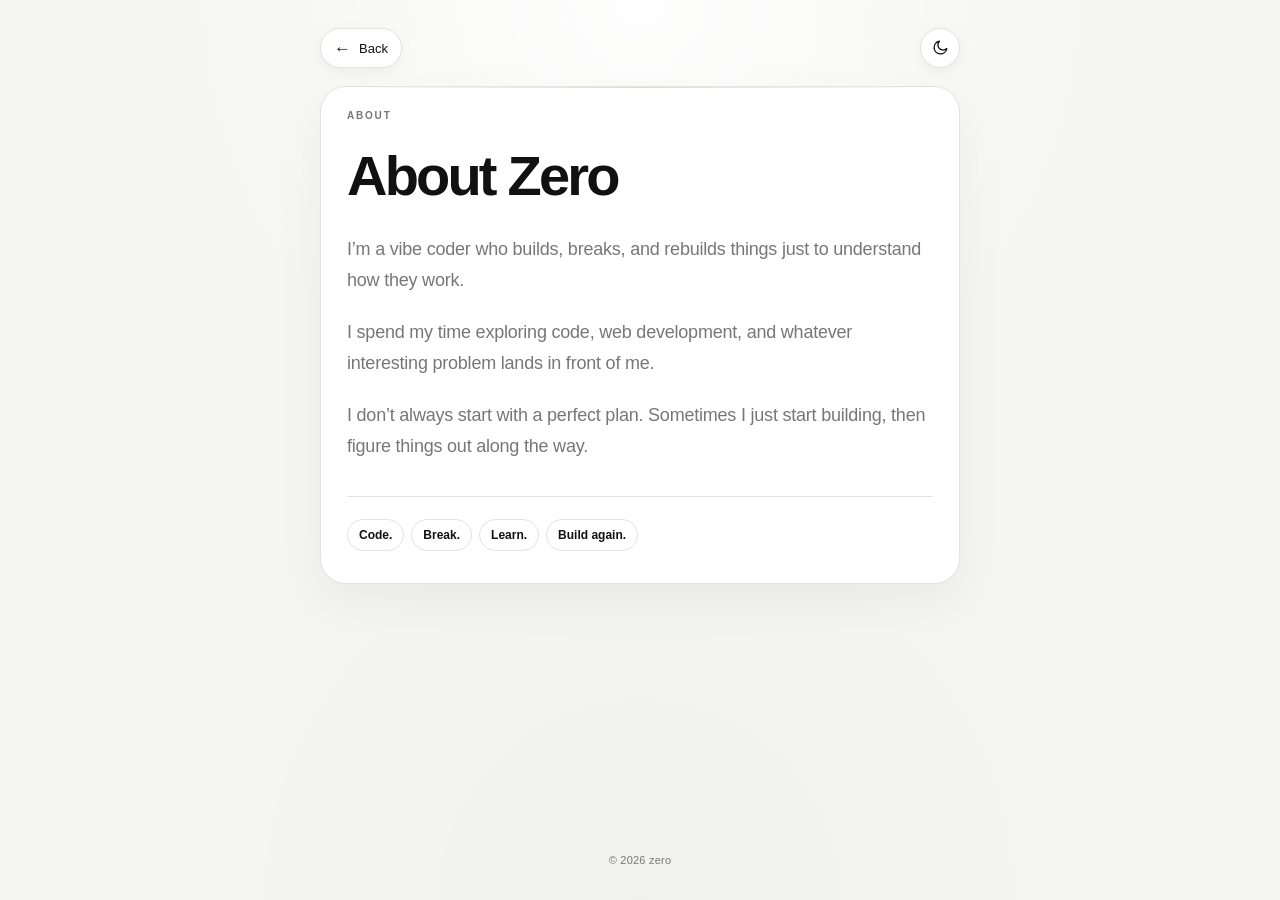
==== about.html @ 1f8ca745 "Update website" ====
<!DOCTYPE html>
<html lang="en">

<head>

    <meta charset="UTF-8">

    <meta
        name="viewport"
        content="width=device-width, initial-scale=1.0"
    >

    <title>zero — About</title>

    <link
        rel="icon"
        href="assets/profile.jpg"
        type="image/jpeg"
    >

    <meta
        name="theme-color"
        content="#f5f5f3"
        id="themeColorMeta"
    >

    <meta
        name="description"
        content="About Zero — a vibe coder exploring code, web development, and interesting problems."
    >

    <script>
        (() => {
            try {
                const savedTheme =
                    localStorage.getItem("zero-theme");

                if (
                    savedTheme === "dark" ||
                    savedTheme === "light"
                ) {
                    document.documentElement.setAttribute(
                        "data-theme",
                        savedTheme
                    );

                    return;
                }

                if (
                    window.matchMedia &&
                    window.matchMedia(
                        "(prefers-color-scheme: dark)"
                    ).matches
                ) {
                    document.documentElement.setAttribute(
                        "data-theme",
                        "dark"
                    );
                }

            } catch (error) {
                // Ignore storage access errors.
            }
        })();
    </script>

    <link
        rel="stylesheet"
        href="about.css"
    >

</head>


<body>

    <main class="about-page">


        <!-- HEADER -->

        <header class="about-header">

            <a
                href="platforms.html"
                class="back-link page-link"
                aria-label="Back to links"
            >

                <span
                    class="back-icon"
                    aria-hidden="true"
                >
                    ←
                </span>

                <span>
                    Back
                </span>

            </a>


            <button
                type="button"
                class="theme-toggle"
                id="themeToggle"
                aria-label="Switch to dark mode"
                aria-pressed="false"
                title="Switch to dark mode"
            >

                <span
                    class="theme-toggle-icon"
                    aria-hidden="true"
                >

                    <svg
                        class="theme-icon theme-icon-moon"
                        viewBox="0 0 24 24"
                        fill="none"
                        stroke="currentColor"
                        stroke-width="1.8"
                        stroke-linecap="round"
                        stroke-linejoin="round"
                    >

                        <path
                            d="M21 12.8A8.5 8.5 0 1 1 11.2 3A6.7 6.7 0 0 0 21 12.8Z"
                        ></path>

                    </svg>


                    <svg
                        class="theme-icon theme-icon-sun"
                        viewBox="0 0 24 24"
                        fill="none"
                        stroke="currentColor"
                        stroke-width="1.8"
                        stroke-linecap="round"
                    >

                        <circle
                            cx="12"
                            cy="12"
                            r="4"
                        ></circle>

                        <path d="M12 2v2"></path>
                        <path d="M12 20v2"></path>

                        <path
                            d="m4.93 4.93 1.41 1.41"
                        ></path>

                        <path
                            d="m17.66 17.66 1.41 1.41"
                        ></path>

                        <path d="M2 12h2"></path>
                        <path d="M20 12h2"></path>

                        <path
                            d="m6.34 17.66-1.41 1.41"
                        ></path>

                        <path
                            d="m19.07 4.93-1.41 1.41"
                        ></path>

                    </svg>

                </span>

            </button>

        </header>



        <!-- ABOUT -->

        <section class="about-card">

            <div class="about-label">
                ABOUT
            </div>


            <div class="about-content">

                <h1>
                    About Zero
                </h1>


                <div class="about-copy">

                    <p>
                        I’m a vibe coder who builds, breaks,
                        and rebuilds things just to understand
                        how they work.
                    </p>


                    <p>
                        I spend my time exploring code,
                        web development, and whatever
                        interesting problem lands in front of me.
                    </p>


                    <p>
                        I don’t always start with a perfect plan.
                        Sometimes I just start building, then
                        figure things out along the way.
                    </p>

                </div>


                <div class="about-signature">

                    <span>
                        Code.
                    </span>

                    <span>
                        Break.
                    </span>

                    <span>
                        Learn.
                    </span>

                    <span>
                        Build again.
                    </span>

                </div>

            </div>

        </section>



        <!-- FOOTER -->

        <footer class="about-footer">
            © 2026 zero
        </footer>

    </main>



    <script>

        (() => {

            const root =
                document.documentElement;

            const themeToggle =
                document.getElementById(
                    "themeToggle"
                );

            const themeColorMeta =
                document.getElementById(
                    "themeColorMeta"
                );


            function getTheme() {

                return (
                    root.getAttribute(
                        "data-theme"
                    ) || "light"
                );

            }


            function updateThemeUI(theme) {

                const isDark =
                    theme === "dark";


                if (themeToggle) {

                    themeToggle.setAttribute(
                        "aria-pressed",
                        String(isDark)
                    );

                    themeToggle.setAttribute(
                        "aria-label",
                        isDark
                            ? "Switch to light mode"
                            : "Switch to dark mode"
                    );

                    themeToggle.setAttribute(
                        "title",
                        isDark
                            ? "Switch to light mode"
                            : "Switch to dark mode"
                    );

                }


                if (themeColorMeta) {

                    themeColorMeta.setAttribute(
                        "content",
                        isDark
                            ? "#0d0d0d"
                            : "#f5f5f3"
                    );

                }

            }


            function applyTheme(
                theme,
                save = true
            ) {

                root.setAttribute(
                    "data-theme",
                    theme
                );


                if (save) {

                    try {

                        localStorage.setItem(
                            "zero-theme",
                            theme
                        );

                    } catch (error) {

                        // Ignore storage access errors.

                    }

                }


                updateThemeUI(
                    theme
                );

            }


            updateThemeUI(
                getTheme()
            );


            if (themeToggle) {

                themeToggle.addEventListener(
                    "click",
                    () => {

                        const currentTheme =
                            getTheme();

                        const nextTheme =
                            currentTheme === "dark"
                                ? "light"
                                : "dark";

                        applyTheme(
                            nextTheme
                        );

                    }
                );

            }


            document
                .querySelectorAll(
                    ".page-link"
                )
                .forEach(
                    link => {

                        link.addEventListener(
                            "click",
                            event => {

                                if (
                                    event.button !== 0 ||
                                    event.metaKey ||
                                    event.ctrlKey ||
                                    event.shiftKey ||
                                    event.altKey
                                ) {
                                    return;
                                }


                                const destination =
                                    link.href;


                                if (!destination) {
                                    return;
                                }


                                event.preventDefault();


                                document.body.classList.add(
                                    "page-exit"
                                );


                                setTimeout(
                                    () => {

                                        window.location.href =
                                            destination;

                                    },
                                    180
                                );

                            }
                        );

                    }
                );

        })();

    </script>

</body>

</html>
---- about.css ----
* {
    margin: 0;
    padding: 0;
    box-sizing: border-box;
}


:root {
    --background: #f5f5f3;
    --card: #ffffff;
    --text: #111111;
    --muted: #777777;
    --border: #e3e3df;
    --border-strong: #d2d2cd;
    --shadow: rgba(0, 0, 0, 0.05);

    --ease:
        cubic-bezier(
            0.22,
            1,
            0.36,
            1
        );
}


html {
    min-height: 100%;

    color-scheme: light;

    scroll-behavior: smooth;
}


html[data-theme="dark"] {
    --background: #0d0d0d;
    --card: #151515;
    --text: #f5f5f5;
    --muted: #999999;
    --border: #292929;
    --border-strong: #3a3a3a;
    --shadow: rgba(0, 0, 0, 0.28);

    color-scheme: dark;
}


body {
    min-height: 100vh;

    background:
        radial-gradient(
            circle at 50% 0%,
            rgba(255, 255, 255, 0.9),
            transparent 42%
        ),
        radial-gradient(
            circle at 50% 100%,
            rgba(0, 0, 0, 0.018),
            transparent 38%
        ),
        var(--background);

    color: var(--text);

    font-family:
        Inter,
        -apple-system,
        BlinkMacSystemFont,
        "Segoe UI",
        Roboto,
        Helvetica,
        Arial,
        sans-serif;

    -webkit-font-smoothing: antialiased;

    text-rendering: optimizeLegibility;

    transition:
        background 0.28s ease,
        color 0.28s ease,
        opacity 0.18s ease;
}


html[data-theme="dark"] body {
    background:
        radial-gradient(
            circle at 50% 0%,
            rgba(255, 255, 255, 0.045),
            transparent 42%
        ),
        radial-gradient(
            circle at 50% 100%,
            rgba(0, 0, 0, 0.18),
            transparent 38%
        ),
        var(--background);
}


/* PAGE */

.about-page {
    width: 100%;
    max-width: 680px;

    min-height: 100vh;

    margin: 0 auto;

    padding:
        28px 20px
        34px;

    display: flex;
    flex-direction: column;

    animation:
        page-enter
        0.65s
        var(--ease)
        both;
}


/* HEADER */

.about-header {
    display: flex;
    align-items: center;
    justify-content: space-between;

    margin-bottom: 18px;
}


.back-link {
    min-height: 40px;

    padding:
        0 13px;

    display: inline-flex;
    align-items: center;

    gap: 8px;

    border: 1px solid var(--border);

    border-radius: 999px;

    background: var(--card);

    color: var(--text);

    text-decoration: none;

    font-size: 13px;
    font-weight: 500;

    box-shadow:
        0 4px 14px var(--shadow);

    transition:
        transform 0.3s var(--ease),
        background 0.25s ease,
        border-color 0.25s ease,
        box-shadow 0.3s ease;
}


.back-link:hover {
    transform:
        translateX(-2px);

    border-color:
        var(--border-strong);

    box-shadow:
        0 7px 18px var(--shadow);
}


.back-link:active {
    transform:
        translateX(0)
        scale(0.97);
}


.back-icon {
    font-size: 17px;
    line-height: 1;
}


.back-link:focus-visible,
.theme-toggle:focus-visible {
    outline:
        2px solid var(--text);

    outline-offset: 3px;
}


/* THEME TOGGLE */

.theme-toggle {
    width: 40px;
    height: 40px;

    padding: 0;

    border: 1px solid var(--border);

    border-radius: 50%;

    background: var(--card);

    color: var(--text);

    display: inline-flex;
    align-items: center;
    justify-content: center;

    cursor: pointer;

    box-shadow:
        0 4px 14px var(--shadow);

    -webkit-tap-highlight-color:
        transparent;

    transition:
        transform 0.3s var(--ease),
        background 0.25s ease,
        color 0.25s ease,
        border-color 0.25s ease,
        box-shadow 0.3s ease;
}


.theme-toggle:hover {
    transform:
        translateY(-1px)
        rotate(-3deg);

    background:
        var(--text);

    color:
        var(--background);

    border-color:
        var(--text);

    box-shadow:
        0 8px 20px var(--shadow);
}


.theme-toggle:active {
    transform:
        scale(0.94);
}


.theme-toggle-icon {
    position: relative;

    width: 18px;
    height: 18px;

    display: block;
}


.theme-icon {
    position: absolute;

    inset: 0;

    width: 18px;
    height: 18px;

    transition:
        opacity 0.24s ease,
        transform 0.32s var(--ease);
}


.theme-icon-moon {
    opacity: 1;

    transform:
        rotate(0deg)
        scale(1);
}


.theme-icon-sun {
    opacity: 0;

    transform:
        rotate(-45deg)
        scale(0.7);
}


html[data-theme="dark"]
.theme-icon-moon {
    opacity: 0;

    transform:
        rotate(45deg)
        scale(0.7);
}


html[data-theme="dark"]
.theme-icon-sun {
    opacity: 1;

    transform:
        rotate(0deg)
        scale(1);
}


html[data-theme="dark"]
.theme-toggle:hover {
    background:
        #f5f5f5;

    color:
        #111111;

    border-color:
        #f5f5f5;
}


/* ABOUT CARD */

.about-card {
    position: relative;

    overflow: hidden;

    background:
        var(--card);

    border:
        1px solid var(--border);

    border-radius:
        26px;

    box-shadow:
        0 18px 50px var(--shadow);

    transition:
        background 0.28s ease,
        border-color 0.28s ease,
        box-shadow 0.28s ease;

    animation:
        card-enter
        0.62s
        var(--ease)
        0.06s
        both;
}


.about-card::before {
    content: "";

    position: absolute;

    top: 0;
    left: 0;
    right: 0;

    height: 1px;

    background:
        linear-gradient(
            90deg,
            transparent,
            var(--border-strong),
            transparent
        );

    opacity: 0.8;
}


/* LABEL */

.about-label {
    padding:
        24px 26px
        0;

    color:
        var(--muted);

    font-size: 10px;

    font-weight: 700;

    letter-spacing:
        0.18em;

    line-height: 1;
}


/* CONTENT */

.about-content {
    padding:
        28px 26px
        32px;
}


.about-content h1 {
    margin-bottom:
        30px;

    color:
        var(--text);

    font-size:
        clamp(
            36px,
            7vw,
            56px
        );

    line-height:
        0.98;

    letter-spacing:
        -0.05em;

    font-weight:
        600;
}


.about-copy {
    max-width:
        590px;
}


.about-copy p {
    margin-bottom:
        21px;

    color:
        var(--muted);

    font-size:
        clamp(
            16px,
            2.4vw,
            18px
        );

    line-height:
        1.72;

    letter-spacing:
        -0.012em;
}


.about-copy p:last-child {
    margin-bottom:
        0;
}


/* SIGNATURE */

.about-signature {
    margin-top:
        34px;

    padding-top:
        22px;

    border-top:
        1px solid var(--border);

    display:
        flex;

    flex-wrap:
        wrap;

    gap:
        7px;
}


.about-signature span {
    min-height:
        32px;

    padding:
        0 11px;

    display:
        inline-flex;

    align-items:
        center;

    border:
        1px solid var(--border);

    border-radius:
        999px;

    color:
        var(--text);

    font-size:
        12px;

    font-weight:
        600;

    transition:
        background 0.25s ease,
        border-color 0.25s ease,
        transform 0.25s var(--ease);
}


.about-signature span:hover {
    border-color:
        var(--border-strong);

    transform:
        translateY(-1px);
}


/* FOOTER */

.about-footer {
    margin-top:
        auto;

    padding-top:
        28px;

    color:
        var(--muted);

    text-align:
        center;

    font-size:
        11px;

    letter-spacing:
        0.02em;

    animation:
        footer-enter
        0.6s
        ease-out
        0.18s
        both;
}


/* PAGE EXIT */

body.page-exit {
    opacity:
        0;
}


/* ANIMATIONS */

@keyframes page-enter {

    from {
        opacity: 0;

        transform:
            translateY(5px);
    }

    to {
        opacity: 1;

        transform:
            translateY(0);
    }
}


@keyframes card-enter {

    from {
        opacity: 0;

        transform:
            translateY(12px)
            scale(0.995);
    }

    to {
        opacity: 1;

        transform:
            translateY(0)
            scale(1);
    }
}


@keyframes footer-enter {

    from {
        opacity: 0;

        transform:
            translateY(3px);
    }

    to {
        opacity: 1;

        transform:
            translateY(0);
    }
}


/* MOBILE */

@media (max-width: 520px) {

    .about-page {
        padding:
            18px 13px
            24px;
    }


    .about-header {
        margin-bottom:
            14px;
    }


    .about-card {
        border-radius:
            22px;
    }


    .about-label {
        padding:
            21px 20px
            0;
    }


    .about-content {
        padding:
            25px 20px
            27px;
    }


    .about-content h1 {
        margin-bottom:
            25px;

        font-size:
            clamp(
                34px,
                11vw,
                46px
            );
    }


    .about-copy p {
        font-size:
            16px;

        line-height:
            1.68;
    }


    .about-signature {
        margin-top:
            29px;

        padding-top:
            20px;
    }

}


/* SMALL PHONES */

@media (max-width: 360px) {

    .about-page {
        padding:
            15px 11px
            22px;
    }


    .about-content {
        padding:
            23px 18px
            24px;
    }


    .about-label {
        padding:
            19px 18px
            0;
    }


    .about-content h1 {
        font-size:
            32px;
    }


    .about-copy p {
        font-size:
            15px;
    }

}


/* TOUCH */

@media (hover: none) and (pointer: coarse) {

    .back-link:hover {
        transform: none;

        border-color:
            var(--border);

        box-shadow:
            0 4px 14px var(--shadow);
    }


    .theme-toggle:hover {
        transform: none;

        background:
            var(--card);

        color:
            var(--text);

        border-color:
            var(--border);

        box-shadow:
            0 4px 14px var(--shadow);
    }


    html[data-theme="dark"]
    .theme-toggle:hover {
        background:
            #151515;

        color:
            #f5f5f5;

        border-color:
            #292929;
    }


    .about-signature span:hover {
        transform: none;

        border-color:
            var(--border);
    }

}


/* REDUCED MOTION */

@media (prefers-reduced-motion: reduce) {

    *,
    *::before,
    *::after {
        animation-duration:
            0.01ms !important;

        animation-iteration-count:
            1 !important;

        transition-duration:
            0.01ms !important;

        scroll-behavior:
            auto !important;
    }

}
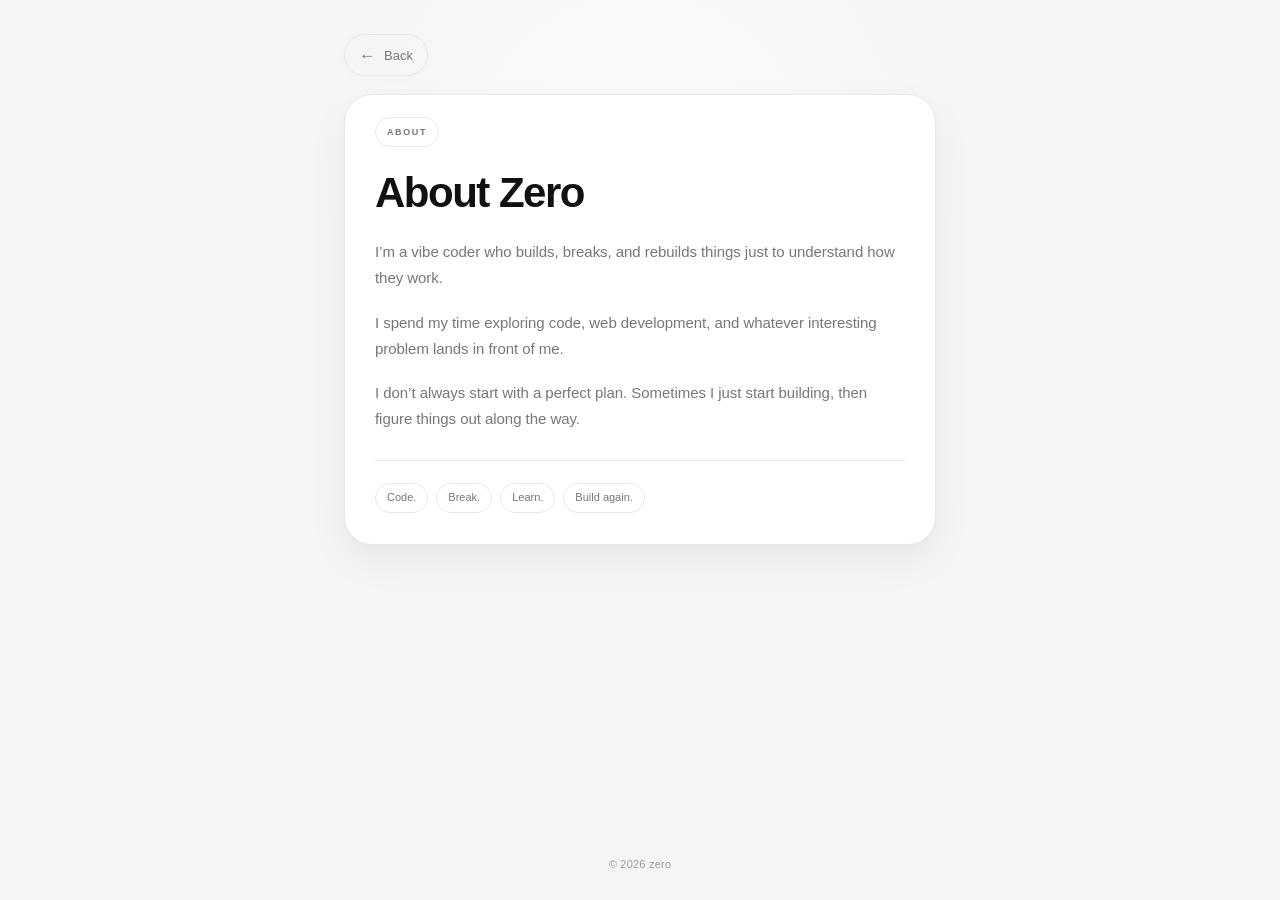
==== commit 93a51213: "Polish site design and pages" ====
--- a/about.html
+++ b/about.html
@@ -59,9 +59,7 @@
                     );
                 }
 
-            } catch (error) {
-                // Ignore storage access errors.
-            }
+            } catch (error) {}
         })();
     </script>
 
@@ -76,9 +74,6 @@
 <body>
 
     <main class="about-page">
-
-
-        <!-- HEADER -->
 
         <header class="about-header">
 
@@ -101,86 +96,8 @@
 
             </a>
 
-
-            <button
-                type="button"
-                class="theme-toggle"
-                id="themeToggle"
-                aria-label="Switch to dark mode"
-                aria-pressed="false"
-                title="Switch to dark mode"
-            >
-
-                <span
-                    class="theme-toggle-icon"
-                    aria-hidden="true"
-                >
-
-                    <svg
-                        class="theme-icon theme-icon-moon"
-                        viewBox="0 0 24 24"
-                        fill="none"
-                        stroke="currentColor"
-                        stroke-width="1.8"
-                        stroke-linecap="round"
-                        stroke-linejoin="round"
-                    >
-
-                        <path
-                            d="M21 12.8A8.5 8.5 0 1 1 11.2 3A6.7 6.7 0 0 0 21 12.8Z"
-                        ></path>
-
-                    </svg>
-
-
-                    <svg
-                        class="theme-icon theme-icon-sun"
-                        viewBox="0 0 24 24"
-                        fill="none"
-                        stroke="currentColor"
-                        stroke-width="1.8"
-                        stroke-linecap="round"
-                    >
-
-                        <circle
-                            cx="12"
-                            cy="12"
-                            r="4"
-                        ></circle>
-
-                        <path d="M12 2v2"></path>
-                        <path d="M12 20v2"></path>
-
-                        <path
-                            d="m4.93 4.93 1.41 1.41"
-                        ></path>
-
-                        <path
-                            d="m17.66 17.66 1.41 1.41"
-                        ></path>
-
-                        <path d="M2 12h2"></path>
-                        <path d="M20 12h2"></path>
-
-                        <path
-                            d="m6.34 17.66-1.41 1.41"
-                        ></path>
-
-                        <path
-                            d="m19.07 4.93-1.41 1.41"
-                        ></path>
-
-                    </svg>
-
-                </span>
-
-            </button>
-
         </header>
 
-
-
-        <!-- ABOUT -->
 
         <section class="about-card">
 
@@ -246,9 +163,6 @@
         </section>
 
 
-
-        <!-- FOOTER -->
-
         <footer class="about-footer">
             © 2026 zero
         </footer>
@@ -256,18 +170,12 @@
     </main>
 
 
-
     <script>
 
         (() => {
 
             const root =
                 document.documentElement;
-
-            const themeToggle =
-                document.getElementById(
-                    "themeToggle"
-                );
 
             const themeColorMeta =
                 document.getElementById(
@@ -286,34 +194,10 @@
             }
 
 
-            function updateThemeUI(theme) {
+            function updateThemeMeta(theme) {
 
                 const isDark =
                     theme === "dark";
-
-
-                if (themeToggle) {
-
-                    themeToggle.setAttribute(
-                        "aria-pressed",
-                        String(isDark)
-                    );
-
-                    themeToggle.setAttribute(
-                        "aria-label",
-                        isDark
-                            ? "Switch to light mode"
-                            : "Switch to dark mode"
-                    );
-
-                    themeToggle.setAttribute(
-                        "title",
-                        isDark
-                            ? "Switch to light mode"
-                            : "Switch to dark mode"
-                    );
-
-                }
 
 
                 if (themeColorMeta) {
@@ -330,69 +214,9 @@
             }
 
 
-            function applyTheme(
-                theme,
-                save = true
-            ) {
-
-                root.setAttribute(
-                    "data-theme",
-                    theme
-                );
-
-
-                if (save) {
-
-                    try {
-
-                        localStorage.setItem(
-                            "zero-theme",
-                            theme
-                        );
-
-                    } catch (error) {
-
-                        // Ignore storage access errors.
-
-                    }
-
-                }
-
-
-                updateThemeUI(
-                    theme
-                );
-
-            }
-
-
-            updateThemeUI(
+            updateThemeMeta(
                 getTheme()
             );
-
-
-            if (themeToggle) {
-
-                themeToggle.addEventListener(
-                    "click",
-                    () => {
-
-                        const currentTheme =
-                            getTheme();
-
-                        const nextTheme =
-                            currentTheme === "dark"
-                                ? "light"
-                                : "dark";
-
-                        applyTheme(
-                            nextTheme
-                        );
-
-                    }
-                );
-
-            }
 
 
             document
--- a/about.css
+++ b/about.css
@@ -1,69 +1,50 @@
-* {
-    margin: 0;
-    padding: 0;
-    box-sizing: border-box;
-}
-
-
 :root {
     --background: #f5f5f3;
     --card: #ffffff;
     --text: #111111;
     --muted: #777777;
-    --border: #e3e3df;
-    --border-strong: #d2d2cd;
-    --shadow: rgba(0, 0, 0, 0.05);
-
-    --ease:
-        cubic-bezier(
-            0.22,
-            1,
-            0.36,
-            1
-        );
-}
-
-
-html {
-    min-height: 100%;
-
-    color-scheme: light;
-
-    scroll-behavior: smooth;
-}
-
+    --soft: #9a9a9a;
+    --border: #e7e7e5;
+    --shadow: rgba(0, 0, 0, 0.055);
+    --blue: #3b82f6;
+    --ease-premium: cubic-bezier(0.22, 1, 0.36, 1);
+}
 
 html[data-theme="dark"] {
     --background: #0d0d0d;
     --card: #151515;
     --text: #f5f5f5;
-    --muted: #999999;
+    --muted: #969696;
+    --soft: #6f6f6f;
     --border: #292929;
-    --border-strong: #3a3a3a;
-    --shadow: rgba(0, 0, 0, 0.28);
-
+    --shadow: rgba(0, 0, 0, 0.3);
+}
+
+* {
+    box-sizing: border-box;
+}
+
+html {
+    min-height: 100%;
+    background: var(--background);
+    color-scheme: light;
+}
+
+html[data-theme="dark"] {
     color-scheme: dark;
 }
-
 
 body {
     min-height: 100vh;
-
+    margin: 0;
     background:
         radial-gradient(
-            circle at 50% 0%,
-            rgba(255, 255, 255, 0.9),
-            transparent 42%
-        ),
-        radial-gradient(
-            circle at 50% 100%,
-            rgba(0, 0, 0, 0.018),
-            transparent 38%
+            circle at 50% 18%,
+            rgba(255, 255, 255, 0.72),
+            transparent 34%
         ),
         var(--background);
-
     color: var(--text);
-
     font-family:
         Inter,
         -apple-system,
@@ -73,766 +54,575 @@
         Helvetica,
         Arial,
         sans-serif;
-
     -webkit-font-smoothing: antialiased;
-
     text-rendering: optimizeLegibility;
-
-    transition:
-        background 0.28s ease,
-        color 0.28s ease,
-        opacity 0.18s ease;
-}
-
+}
 
 html[data-theme="dark"] body {
     background:
         radial-gradient(
-            circle at 50% 0%,
-            rgba(255, 255, 255, 0.045),
-            transparent 42%
-        ),
-        radial-gradient(
-            circle at 50% 100%,
-            rgba(0, 0, 0, 0.18),
-            transparent 38%
+            circle at 50% 18%,
+            rgba(255, 255, 255, 0.025),
+            transparent 34%
         ),
         var(--background);
 }
 
-
-/* PAGE */
+a {
+    color: inherit;
+}
+
+button,
+a {
+    -webkit-tap-highlight-color: transparent;
+}
 
 .about-page {
-    width: 100%;
-    max-width: 680px;
-
+    width: min(100%, 640px);
     min-height: 100vh;
-
     margin: 0 auto;
-
-    padding:
-        28px 20px
-        34px;
+    padding: 34px 20px 30px;
 
     display: flex;
     flex-direction: column;
 
     animation:
-        page-enter
+        pageReveal
         0.65s
-        var(--ease)
+        var(--ease-premium)
         both;
 }
-
-
-/* HEADER */
 
 .about-header {
     display: flex;
     align-items: center;
-    justify-content: space-between;
+    justify-content: flex-start;
 
     margin-bottom: 18px;
 }
 
-
 .back-link {
-    min-height: 40px;
-
-    padding:
-        0 13px;
-
-    display: inline-flex;
-    align-items: center;
-
-    gap: 8px;
-
-    border: 1px solid var(--border);
-
-    border-radius: 999px;
-
-    background: var(--card);
-
-    color: var(--text);
-
-    text-decoration: none;
-
-    font-size: 13px;
-    font-weight: 500;
-
-    box-shadow:
-        0 4px 14px var(--shadow);
-
-    transition:
-        transform 0.3s var(--ease),
-        background 0.25s ease,
-        border-color 0.25s ease,
-        box-shadow 0.3s ease;
-}
-
-
-.back-link:hover {
-    transform:
-        translateX(-2px);
-
-    border-color:
-        var(--border-strong);
-
-    box-shadow:
-        0 7px 18px var(--shadow);
-}
-
-
-.back-link:active {
-    transform:
-        translateX(0)
-        scale(0.97);
-}
-
-
-.back-icon {
-    font-size: 17px;
-    line-height: 1;
-}
-
-
-.back-link:focus-visible,
-.theme-toggle:focus-visible {
-    outline:
-        2px solid var(--text);
-
-    outline-offset: 3px;
-}
-
-
-/* THEME TOGGLE */
-
-.theme-toggle {
-    width: 40px;
-    height: 40px;
-
-    padding: 0;
-
-    border: 1px solid var(--border);
-
-    border-radius: 50%;
-
-    background: var(--card);
-
-    color: var(--text);
+    min-height: 42px;
+    padding: 0 14px;
 
     display: inline-flex;
     align-items: center;
     justify-content: center;
 
-    cursor: pointer;
+    gap: 8px;
+
+    border: 1px solid var(--border);
+    border-radius: 999px;
+
+    background: transparent;
+    color: var(--muted);
+
+    text-decoration: none;
+
+    font-size: 13px;
+    font-weight: 500;
+
+    line-height: 1;
 
     box-shadow:
-        0 4px 14px var(--shadow);
-
-    -webkit-tap-highlight-color:
-        transparent;
+        0 3px 10px rgba(0, 0, 0, 0.025);
 
     transition:
-        transform 0.3s var(--ease),
+        transform 0.3s var(--ease-premium),
         background 0.25s ease,
         color 0.25s ease,
         border-color 0.25s ease,
         box-shadow 0.3s ease;
 }
 
-
-.theme-toggle:hover {
-    transform:
-        translateY(-1px)
-        rotate(-3deg);
-
-    background:
-        var(--text);
-
-    color:
-        var(--background);
-
-    border-color:
-        var(--text);
+.back-icon {
+    font-size: 17px;
+    line-height: 1;
+
+    transition:
+        transform 0.3s var(--ease-premium);
+}
+
+.back-link:hover {
+    transform: translateY(-1px);
+
+    background: var(--card);
+    color: var(--text);
+
+    border-color: var(--border);
 
     box-shadow:
-        0 8px 20px var(--shadow);
-}
-
-
-.theme-toggle:active {
-    transform:
-        scale(0.94);
-}
-
-
-.theme-toggle-icon {
-    position: relative;
-
-    width: 18px;
-    height: 18px;
-
-    display: block;
-}
-
-
-.theme-icon {
-    position: absolute;
-
-    inset: 0;
-
-    width: 18px;
-    height: 18px;
+        0 7px 18px var(--shadow);
+}
+
+.back-link:hover .back-icon {
+    transform: translateX(-2px);
+}
+
+.back-link:active {
+    transform: scale(0.97);
+}
+
+.back-link:focus-visible {
+    outline: 2px solid var(--blue);
+    outline-offset: 3px;
+}
+
+.about-card {
+    width: 100%;
+
+    overflow: hidden;
+
+    background: var(--card);
+
+    border: 1px solid var(--border);
+    border-radius: 28px;
+
+    box-shadow:
+        0 16px 42px var(--shadow),
+        0 3px 10px rgba(0, 0, 0, 0.018);
+
+    animation:
+        cardReveal
+        0.72s
+        var(--ease-premium)
+        0.04s
+        both;
+}
+
+.about-label {
+    width: fit-content;
+    min-height: 30px;
+
+    margin: 22px 26px 0;
+    padding: 0 11px;
+
+    display: inline-flex;
+    align-items: center;
+    justify-content: center;
+
+    border: 1px solid var(--border);
+    border-radius: 999px;
+
+    background: transparent;
+    color: var(--muted);
+
+    font-size: 9px;
+    font-weight: 700;
+
+    letter-spacing: 0.18em;
+    line-height: 1;
+
+    animation:
+        labelReveal
+        0.55s
+        var(--ease-premium)
+        0.12s
+        both;
+}
+
+.about-content {
+    padding: 24px 26px 31px;
+}
+
+.about-content h1 {
+    margin: 0;
+
+    color: var(--text);
+
+    font-size: clamp(32px, 6vw, 42px);
+    font-weight: 600;
+
+    letter-spacing: -1.5px;
+    line-height: 1.05;
+
+    animation:
+        headingReveal
+        0.65s
+        var(--ease-premium)
+        0.14s
+        both;
+}
+
+.about-copy {
+    margin-top: 24px;
+
+    display: flex;
+    flex-direction: column;
+
+    gap: 18px;
+
+    animation:
+        copyReveal
+        0.65s
+        ease-out
+        0.2s
+        both;
+}
+
+.about-copy p {
+    margin: 0;
+
+    color: var(--muted);
+
+    font-size: 15px;
+    font-weight: 400;
+
+    line-height: 1.75;
+
+    letter-spacing: -0.05px;
+}
+
+.about-signature {
+    margin-top: 27px;
+    padding-top: 22px;
+
+    display: flex;
+    flex-wrap: wrap;
+    align-items: center;
+
+    gap: 8px;
+
+    border-top: 1px solid var(--border);
+
+    animation:
+        signatureReveal
+        0.65s
+        ease-out
+        0.28s
+        both;
+}
+
+.about-signature span {
+    min-height: 30px;
+    padding: 0 11px;
+
+    display: inline-flex;
+    align-items: center;
+
+    border: 1px solid var(--border);
+    border-radius: 999px;
+
+    color: var(--muted);
+
+    font-size: 11px;
+    font-weight: 500;
+
+    line-height: 1;
 
     transition:
-        opacity 0.24s ease,
-        transform 0.32s var(--ease);
-}
-
-
-.theme-icon-moon {
-    opacity: 1;
-
-    transform:
-        rotate(0deg)
-        scale(1);
-}
-
-
-.theme-icon-sun {
-    opacity: 0;
-
-    transform:
-        rotate(-45deg)
-        scale(0.7);
-}
-
-
-html[data-theme="dark"]
-.theme-icon-moon {
-    opacity: 0;
-
-    transform:
-        rotate(45deg)
-        scale(0.7);
-}
-
-
-html[data-theme="dark"]
-.theme-icon-sun {
-    opacity: 1;
-
-    transform:
-        rotate(0deg)
-        scale(1);
-}
-
-
-html[data-theme="dark"]
-.theme-toggle:hover {
-    background:
-        #f5f5f5;
-
-    color:
-        #111111;
-
-    border-color:
-        #f5f5f5;
-}
-
-
-/* ABOUT CARD */
-
-.about-card {
-    position: relative;
-
-    overflow: hidden;
-
-    background:
-        var(--card);
-
-    border:
-        1px solid var(--border);
-
-    border-radius:
-        26px;
-
-    box-shadow:
-        0 18px 50px var(--shadow);
-
-    transition:
-        background 0.28s ease,
-        border-color 0.28s ease,
-        box-shadow 0.28s ease;
+        transform 0.3s var(--ease-premium),
+        background 0.25s ease,
+        color 0.25s ease,
+        border-color 0.25s ease;
+}
+
+.about-signature span:hover {
+    transform: translateY(-1px);
+
+    background: var(--text);
+    color: var(--card);
+
+    border-color: var(--text);
+}
+
+.about-footer {
+    margin-top: auto;
+    padding-top: 30px;
+
+    color: var(--soft);
+
+    font-size: 11px;
+    font-weight: 400;
+
+    letter-spacing: 0.02em;
+    line-height: 1;
+
+    text-align: center;
 
     animation:
-        card-enter
-        0.62s
-        var(--ease)
-        0.06s
-        both;
-}
-
-
-.about-card::before {
-    content: "";
-
-    position: absolute;
-
-    top: 0;
-    left: 0;
-    right: 0;
-
-    height: 1px;
-
-    background:
-        linear-gradient(
-            90deg,
-            transparent,
-            var(--border-strong),
-            transparent
-        );
-
-    opacity: 0.8;
-}
-
-
-/* LABEL */
-
-.about-label {
-    padding:
-        24px 26px
-        0;
-
-    color:
-        var(--muted);
-
-    font-size: 10px;
-
-    font-weight: 700;
-
-    letter-spacing:
-        0.18em;
-
-    line-height: 1;
-}
-
-
-/* CONTENT */
-
-.about-content {
-    padding:
-        28px 26px
-        32px;
-}
-
-
-.about-content h1 {
-    margin-bottom:
-        30px;
-
-    color:
-        var(--text);
-
-    font-size:
-        clamp(
-            36px,
-            7vw,
-            56px
-        );
-
-    line-height:
-        0.98;
-
-    letter-spacing:
-        -0.05em;
-
-    font-weight:
-        600;
-}
-
-
-.about-copy {
-    max-width:
-        590px;
-}
-
-
-.about-copy p {
-    margin-bottom:
-        21px;
-
-    color:
-        var(--muted);
-
-    font-size:
-        clamp(
-            16px,
-            2.4vw,
-            18px
-        );
-
-    line-height:
-        1.72;
-
-    letter-spacing:
-        -0.012em;
-}
-
-
-.about-copy p:last-child {
-    margin-bottom:
-        0;
-}
-
-
-/* SIGNATURE */
-
-.about-signature {
-    margin-top:
-        34px;
-
-    padding-top:
-        22px;
-
-    border-top:
-        1px solid var(--border);
-
-    display:
-        flex;
-
-    flex-wrap:
-        wrap;
-
-    gap:
-        7px;
-}
-
-
-.about-signature span {
-    min-height:
-        32px;
-
-    padding:
-        0 11px;
-
-    display:
-        inline-flex;
-
-    align-items:
-        center;
-
-    border:
-        1px solid var(--border);
-
-    border-radius:
-        999px;
-
-    color:
-        var(--text);
-
-    font-size:
-        12px;
-
-    font-weight:
-        600;
-
-    transition:
-        background 0.25s ease,
-        border-color 0.25s ease,
-        transform 0.25s var(--ease);
-}
-
-
-.about-signature span:hover {
-    border-color:
-        var(--border-strong);
-
-    transform:
-        translateY(-1px);
-}
-
-
-/* FOOTER */
-
-.about-footer {
-    margin-top:
-        auto;
-
-    padding-top:
-        28px;
-
-    color:
-        var(--muted);
-
-    text-align:
-        center;
-
-    font-size:
-        11px;
-
-    letter-spacing:
-        0.02em;
-
-    animation:
-        footer-enter
+        footerReveal
         0.6s
         ease-out
-        0.18s
+        0.34s
         both;
 }
 
-
-/* PAGE EXIT */
-
-body.page-exit {
-    opacity:
-        0;
-}
-
-
-/* ANIMATIONS */
-
-@keyframes page-enter {
-
+html[data-theme="dark"] .about-card {
+    box-shadow:
+        0 18px 46px rgba(0, 0, 0, 0.32),
+        0 3px 10px rgba(0, 0, 0, 0.16);
+}
+
+html[data-theme="dark"] .back-link:hover {
+    background: #191919;
+    border-color: #353535;
+}
+
+html[data-theme="dark"] .about-signature span:hover {
+    background: #f5f5f5;
+    color: #111111;
+    border-color: #f5f5f5;
+}
+
+@keyframes pageReveal {
     from {
         opacity: 0;
-
-        transform:
-            translateY(5px);
     }
 
     to {
         opacity: 1;
-
-        transform:
-            translateY(0);
-    }
-}
-
-
-@keyframes card-enter {
-
+    }
+}
+
+@keyframes cardReveal {
     from {
         opacity: 0;
-
         transform:
-            translateY(12px)
-            scale(0.995);
+            translateY(10px)
+            scale(0.985);
     }
 
     to {
         opacity: 1;
-
         transform:
             translateY(0)
             scale(1);
     }
 }
 
-
-@keyframes footer-enter {
-
+@keyframes labelReveal {
     from {
         opacity: 0;
-
         transform:
-            translateY(3px);
+            translateY(4px)
+            scale(0.97);
     }
 
     to {
         opacity: 1;
-
         transform:
-            translateY(0);
-    }
-}
-
-
-/* MOBILE */
-
-@media (max-width: 520px) {
-
+            translateY(0)
+            scale(1);
+    }
+}
+
+@keyframes headingReveal {
+    from {
+        opacity: 0;
+        transform: translateY(6px);
+    }
+
+    to {
+        opacity: 1;
+        transform: translateY(0);
+    }
+}
+
+@keyframes copyReveal {
+    from {
+        opacity: 0;
+        transform: translateY(5px);
+    }
+
+    to {
+        opacity: 1;
+        transform: translateY(0);
+    }
+}
+
+@keyframes signatureReveal {
+    from {
+        opacity: 0;
+        transform: translateY(5px);
+    }
+
+    to {
+        opacity: 1;
+        transform: translateY(0);
+    }
+}
+
+@keyframes footerReveal {
+    from {
+        opacity: 0;
+        transform: translateY(3px);
+    }
+
+    to {
+        opacity: 1;
+        transform: translateY(0);
+    }
+}
+
+@media (min-width: 561px) {
     .about-page {
-        padding:
-            18px 13px
-            24px;
-    }
-
+        padding-left: 24px;
+        padding-right: 24px;
+    }
+
+    .about-content {
+        padding-left: 30px;
+        padding-right: 30px;
+    }
+
+    .about-label {
+        margin-left: 30px;
+    }
+}
+
+@media (max-width: 380px) {
+    .about-page {
+        padding: 20px 15px 28px;
+    }
 
     .about-header {
-        margin-bottom:
-            14px;
-    }
-
+        margin-bottom: 15px;
+    }
+
+    .back-link {
+        min-height: 40px;
+        padding: 0 13px;
+
+        font-size: 12px;
+    }
 
     .about-card {
-        border-radius:
-            22px;
-    }
-
+        border-radius: 24px;
+    }
 
     .about-label {
-        padding:
-            21px 20px
-            0;
-    }
-
+        min-height: 29px;
+
+        margin: 19px 20px 0;
+        padding: 0 10px;
+
+        font-size: 8.5px;
+    }
 
     .about-content {
-        padding:
-            25px 20px
-            27px;
-    }
-
+        padding: 22px 20px 27px;
+    }
 
     .about-content h1 {
-        margin-bottom:
-            25px;
-
-        font-size:
-            clamp(
-                34px,
-                11vw,
-                46px
-            );
-    }
-
+        font-size: 32px;
+        letter-spacing: -1.2px;
+    }
+
+    .about-copy {
+        margin-top: 21px;
+        gap: 16px;
+    }
 
     .about-copy p {
-        font-size:
-            16px;
-
-        line-height:
-            1.68;
-    }
-
+        font-size: 14px;
+        line-height: 1.7;
+    }
 
     .about-signature {
-        margin-top:
-            29px;
-
-        padding-top:
-            20px;
-    }
-
-}
-
-
-/* SMALL PHONES */
-
-@media (max-width: 360px) {
-
+        margin-top: 24px;
+        padding-top: 20px;
+        gap: 7px;
+    }
+
+    .about-signature span {
+        min-height: 29px;
+        padding: 0 10px;
+        font-size: 10.5px;
+    }
+
+    .about-footer {
+        padding-top: 26px;
+    }
+}
+
+@media (max-width: 340px) {
     .about-page {
-        padding:
-            15px 11px
-            22px;
-    }
-
+        padding: 16px 12px 24px;
+    }
+
+    .about-header {
+        margin-bottom: 13px;
+    }
+
+    .back-link {
+        min-height: 38px;
+        padding: 0 12px;
+    }
+
+    .about-card {
+        border-radius: 22px;
+    }
+
+    .about-label {
+        min-height: 28px;
+
+        margin: 17px 18px 0;
+        padding: 0 9px;
+
+        font-size: 8px;
+    }
 
     .about-content {
-        padding:
-            23px 18px
-            24px;
-    }
-
-
-    .about-label {
-        padding:
-            19px 18px
-            0;
-    }
-
+        padding: 20px 18px 24px;
+    }
 
     .about-content h1 {
-        font-size:
-            32px;
-    }
-
+        font-size: 29px;
+        letter-spacing: -1px;
+    }
+
+    .about-copy {
+        margin-top: 19px;
+        gap: 15px;
+    }
 
     .about-copy p {
-        font-size:
-            15px;
-    }
-
-}
-
-
-/* TOUCH */
+        font-size: 13.5px;
+        line-height: 1.68;
+    }
+
+    .about-signature {
+        margin-top: 22px;
+        padding-top: 18px;
+    }
+
+    .about-signature span {
+        min-height: 28px;
+        padding: 0 9px;
+        font-size: 10px;
+    }
+}
 
 @media (hover: none) and (pointer: coarse) {
-
     .back-link:hover {
         transform: none;
-
-        border-color:
-            var(--border);
-
+        background: transparent;
+        color: var(--muted);
+        border-color: var(--border);
         box-shadow:
-            0 4px 14px var(--shadow);
-    }
-
-
-    .theme-toggle:hover {
+            0 3px 10px rgba(0, 0, 0, 0.025);
+    }
+
+    .back-link:hover .back-icon {
         transform: none;
-
-        background:
-            var(--card);
-
-        color:
-            var(--text);
-
-        border-color:
-            var(--border);
-
-        box-shadow:
-            0 4px 14px var(--shadow);
-    }
-
-
-    html[data-theme="dark"]
-    .theme-toggle:hover {
-        background:
-            #151515;
-
-        color:
-            #f5f5f5;
-
-        border-color:
-            #292929;
-    }
-
+    }
 
     .about-signature span:hover {
         transform: none;
-
-        border-color:
-            var(--border);
-    }
-
-}
-
-
-/* REDUCED MOTION */
+        background: transparent;
+        color: var(--muted);
+        border-color: var(--border);
+    }
+}
 
 @media (prefers-reduced-motion: reduce) {
-
     *,
     *::before,
     *::after {
-        animation-duration:
-            0.01ms !important;
-
-        animation-iteration-count:
-            1 !important;
-
-        transition-duration:
-            0.01ms !important;
-
-        scroll-behavior:
-            auto !important;
-    }
-
+        animation-duration: 0.01ms !important;
+        animation-iteration-count: 1 !important;
+        transition-duration: 0.01ms !important;
+        scroll-behavior: auto !important;
+    }
 }
